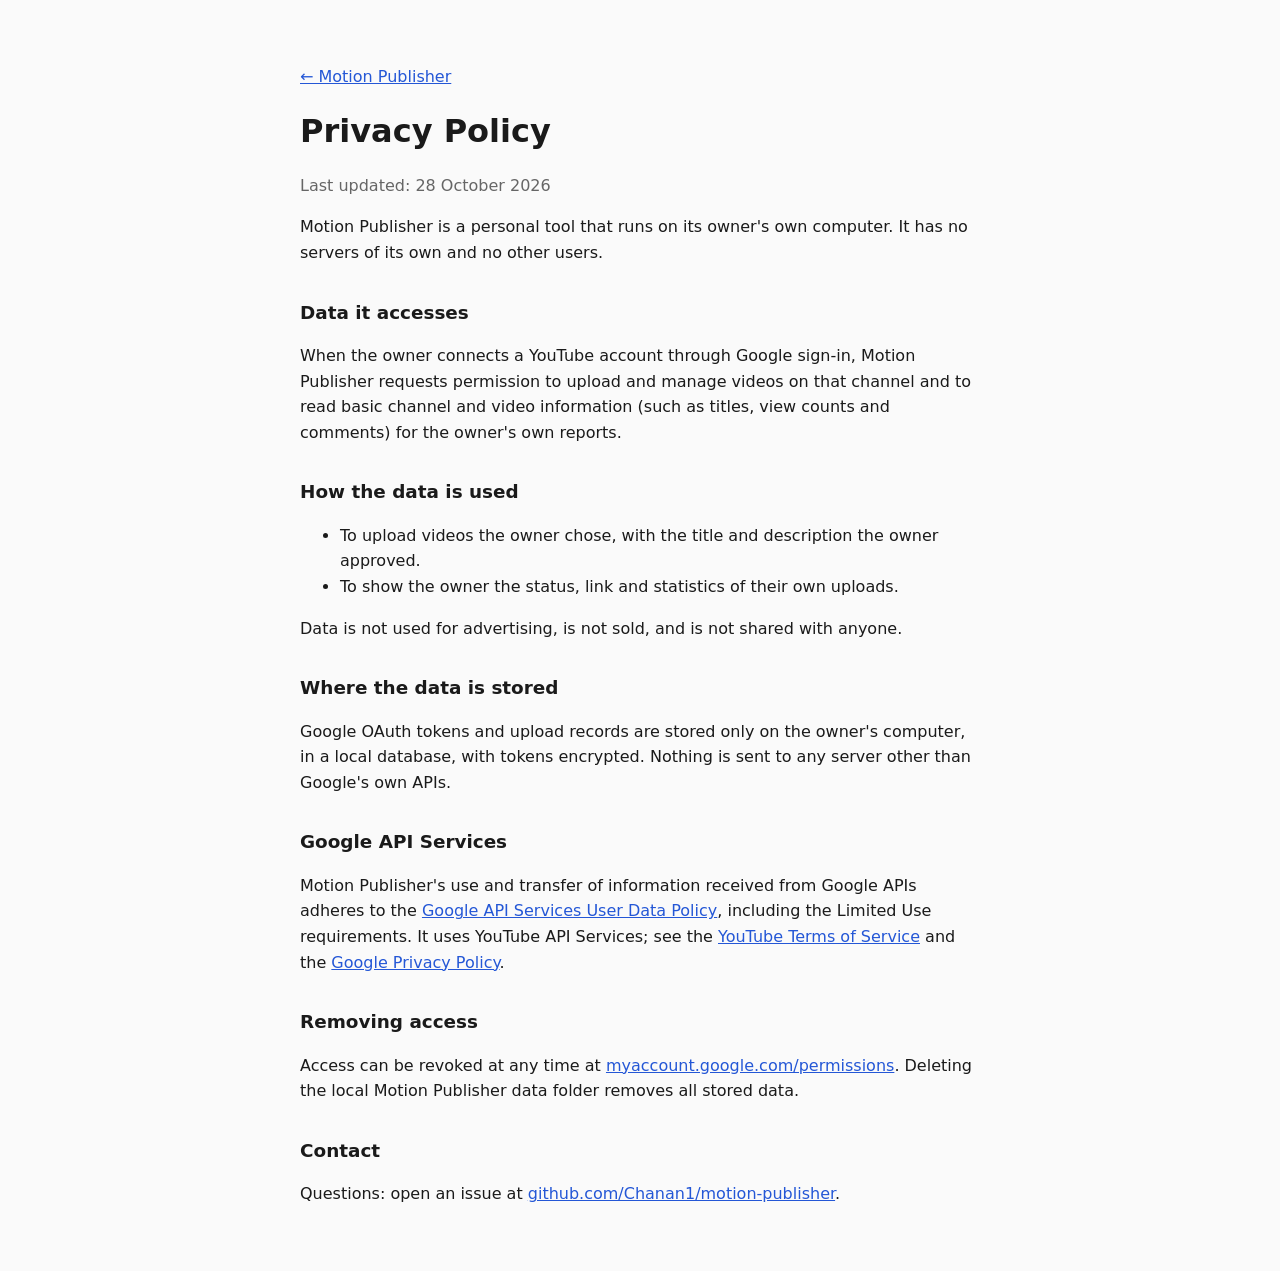
==== privacy.html @ 09fd881c "Add homepage, privacy policy and terms for Motion Publisher Co-Authored-By: Claude Opus 5.5 <noreply" ====
<!doctype html>
<html lang="en">
<head>
<meta charset="utf-8">
<meta name="viewport" content="width=device-width, initial-scale=1">
<title>Privacy Policy · Motion Publisher</title>
<link rel="stylesheet" href="style.css">
</head>
<body>
<main>
  <p><a href="index.html">← Motion Publisher</a></p>
  <h1>Privacy Policy</h1>
  <p class="muted">Last updated: 28 October 2026</p>

  <p>Motion Publisher is a personal tool that runs on its owner's own computer. It has no servers of its own and no other users.</p>

  <h2>Data it accesses</h2>
  <p>When the owner connects a YouTube account through Google sign-in, Motion Publisher requests permission to upload and manage videos on that channel and to read basic channel and video information (such as titles, view counts and comments) for the owner's own reports.</p>

  <h2>How the data is used</h2>
  <ul>
    <li>To upload videos the owner chose, with the title and description the owner approved.</li>
    <li>To show the owner the status, link and statistics of their own uploads.</li>
  </ul>
  <p>Data is not used for advertising, is not sold, and is not shared with anyone.</p>

  <h2>Where the data is stored</h2>
  <p>Google OAuth tokens and upload records are stored only on the owner's computer, in a local database, with tokens encrypted. Nothing is sent to any server other than Google's own APIs.</p>

  <h2>Google API Services</h2>
  <p>Motion Publisher's use and transfer of information received from Google APIs adheres to the <a href="https://developers.google.com/terms/api-services-user-data-policy">Google API Services User Data Policy</a>, including the Limited Use requirements. It uses YouTube API Services; see the <a href="https://www.youtube.com/t/terms">YouTube Terms of Service</a> and the <a href="https://policies.google.com/privacy">Google Privacy Policy</a>.</p>

  <h2>Removing access</h2>
  <p>Access can be revoked at any time at <a href="https://myaccount.google.com/permissions">myaccount.google.com/permissions</a>. Deleting the local Motion Publisher data folder removes all stored data.</p>

  <h2>Contact</h2>
  <p>Questions: open an issue at <a href="https://github.com/Chanan1/motion-publisher/issues">github.com/Chanan1/motion-publisher</a>.</p>
</main>
</body>
</html>
---- style.css ----
:root { --bg: #fafafa; --fg: #1a1a1a; --muted: #666; --link: #2457d6; }
@media (prefers-color-scheme: dark) {
  :root { --bg: #141414; --fg: #e8e8e8; --muted: #9a9a9a; --link: #7aa2ff; }
}
body { margin: 0; background: var(--bg); color: var(--fg); font: 16px/1.6 system-ui, -apple-system, "Segoe UI", sans-serif; }
main { max-width: 680px; margin: 0 auto; padding: 48px 16px; }
h1 { font-size: 2rem; margin: 0 0 8px; }
h2 { font-size: 1.15rem; margin-top: 32px; }
.lead { font-size: 1.1rem; }
.muted { color: var(--muted); }
a { color: var(--link); }
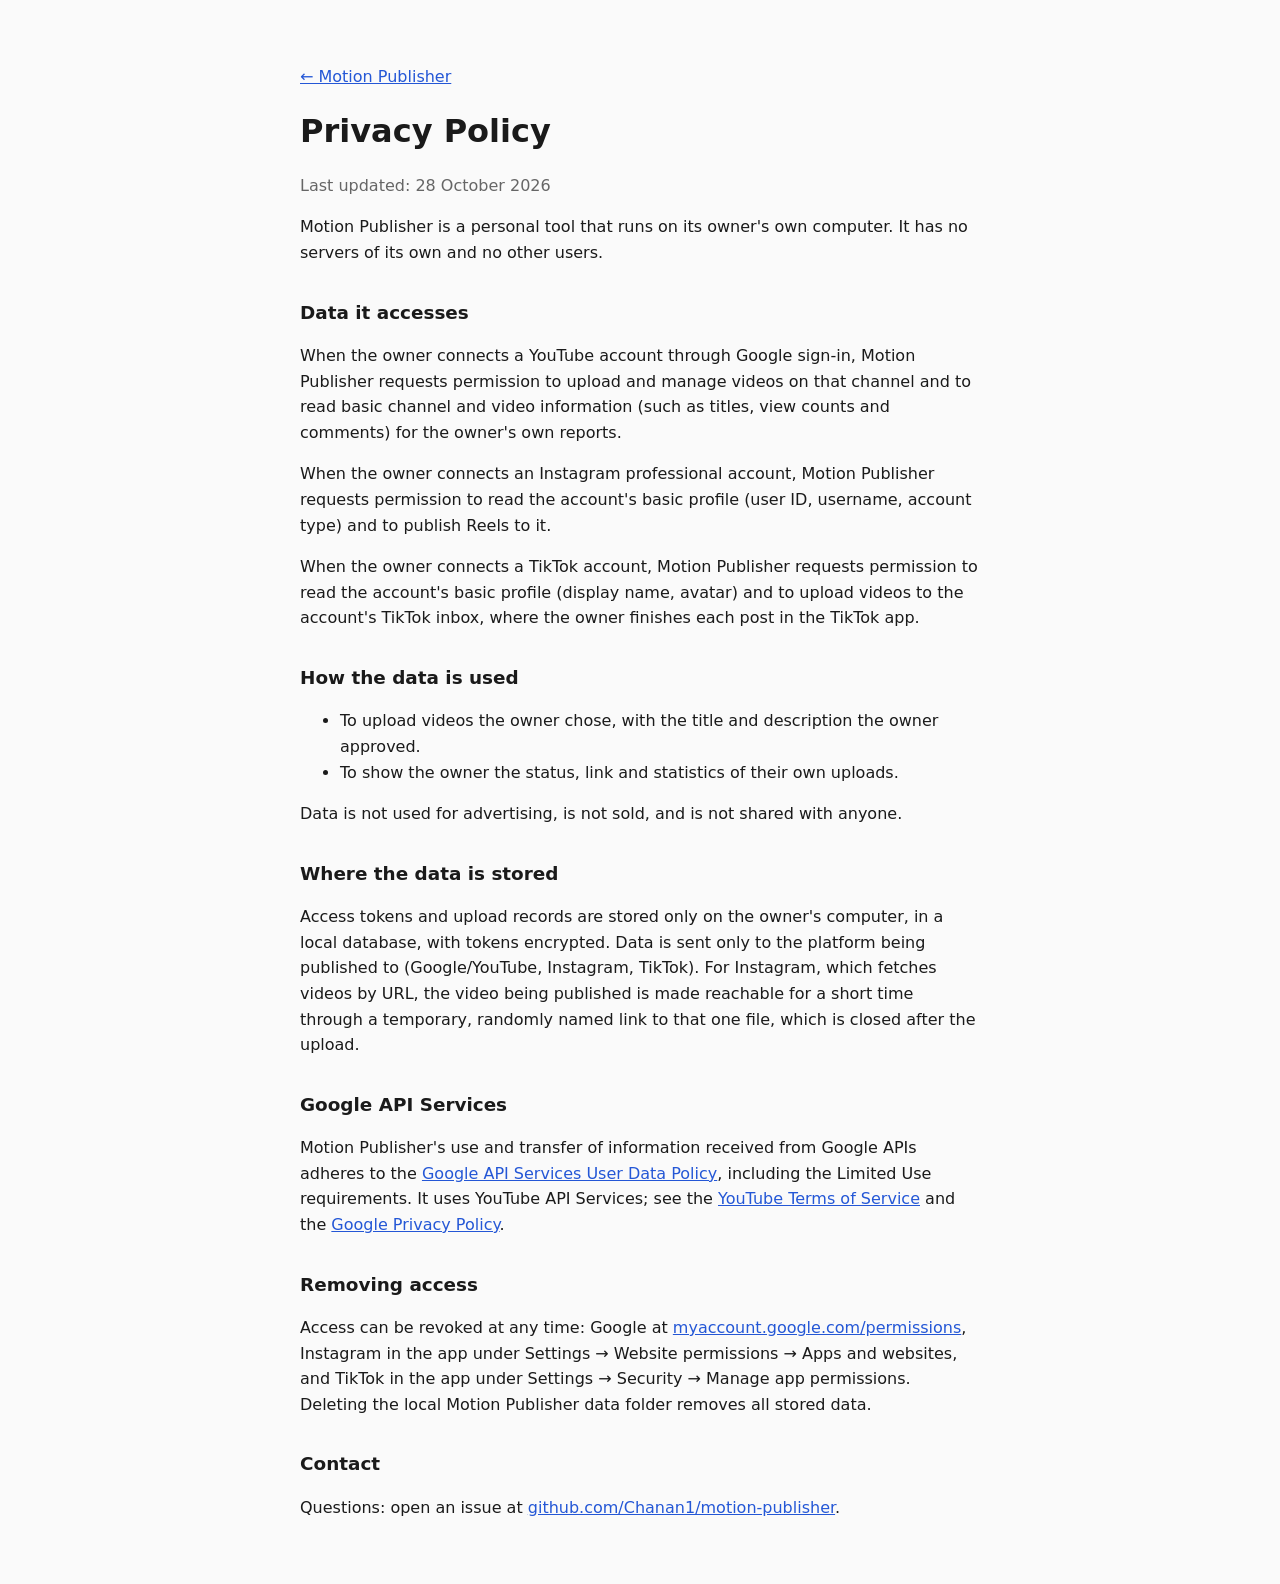
==== commit 002a4f8f: "Add Instagram sign-in relay; cover Instagram and TikTok in privacy policy Co-Authored-By: Claude Opu" ====
--- a/privacy.html
+++ b/privacy.html
@@ -16,6 +16,8 @@
 
   <h2>Data it accesses</h2>
   <p>When the owner connects a YouTube account through Google sign-in, Motion Publisher requests permission to upload and manage videos on that channel and to read basic channel and video information (such as titles, view counts and comments) for the owner's own reports.</p>
+  <p>When the owner connects an Instagram professional account, Motion Publisher requests permission to read the account's basic profile (user ID, username, account type) and to publish Reels to it.</p>
+  <p>When the owner connects a TikTok account, Motion Publisher requests permission to read the account's basic profile (display name, avatar) and to upload videos to the account's TikTok inbox, where the owner finishes each post in the TikTok app.</p>
 
   <h2>How the data is used</h2>
   <ul>
@@ -25,13 +27,13 @@
   <p>Data is not used for advertising, is not sold, and is not shared with anyone.</p>
 
   <h2>Where the data is stored</h2>
-  <p>Google OAuth tokens and upload records are stored only on the owner's computer, in a local database, with tokens encrypted. Nothing is sent to any server other than Google's own APIs.</p>
+  <p>Access tokens and upload records are stored only on the owner's computer, in a local database, with tokens encrypted. Data is sent only to the platform being published to (Google/YouTube, Instagram, TikTok). For Instagram, which fetches videos by URL, the video being published is made reachable for a short time through a temporary, randomly named link to that one file, which is closed after the upload.</p>
 
   <h2>Google API Services</h2>
   <p>Motion Publisher's use and transfer of information received from Google APIs adheres to the <a href="https://developers.google.com/terms/api-services-user-data-policy">Google API Services User Data Policy</a>, including the Limited Use requirements. It uses YouTube API Services; see the <a href="https://www.youtube.com/t/terms">YouTube Terms of Service</a> and the <a href="https://policies.google.com/privacy">Google Privacy Policy</a>.</p>
 
   <h2>Removing access</h2>
-  <p>Access can be revoked at any time at <a href="https://myaccount.google.com/permissions">myaccount.google.com/permissions</a>. Deleting the local Motion Publisher data folder removes all stored data.</p>
+  <p>Access can be revoked at any time: Google at <a href="https://myaccount.google.com/permissions">myaccount.google.com/permissions</a>, Instagram in the app under Settings → Website permissions → Apps and websites, and TikTok in the app under Settings → Security → Manage app permissions. Deleting the local Motion Publisher data folder removes all stored data.</p>
 
   <h2>Contact</h2>
   <p>Questions: open an issue at <a href="https://github.com/Chanan1/motion-publisher/issues">github.com/Chanan1/motion-publisher</a>.</p>
